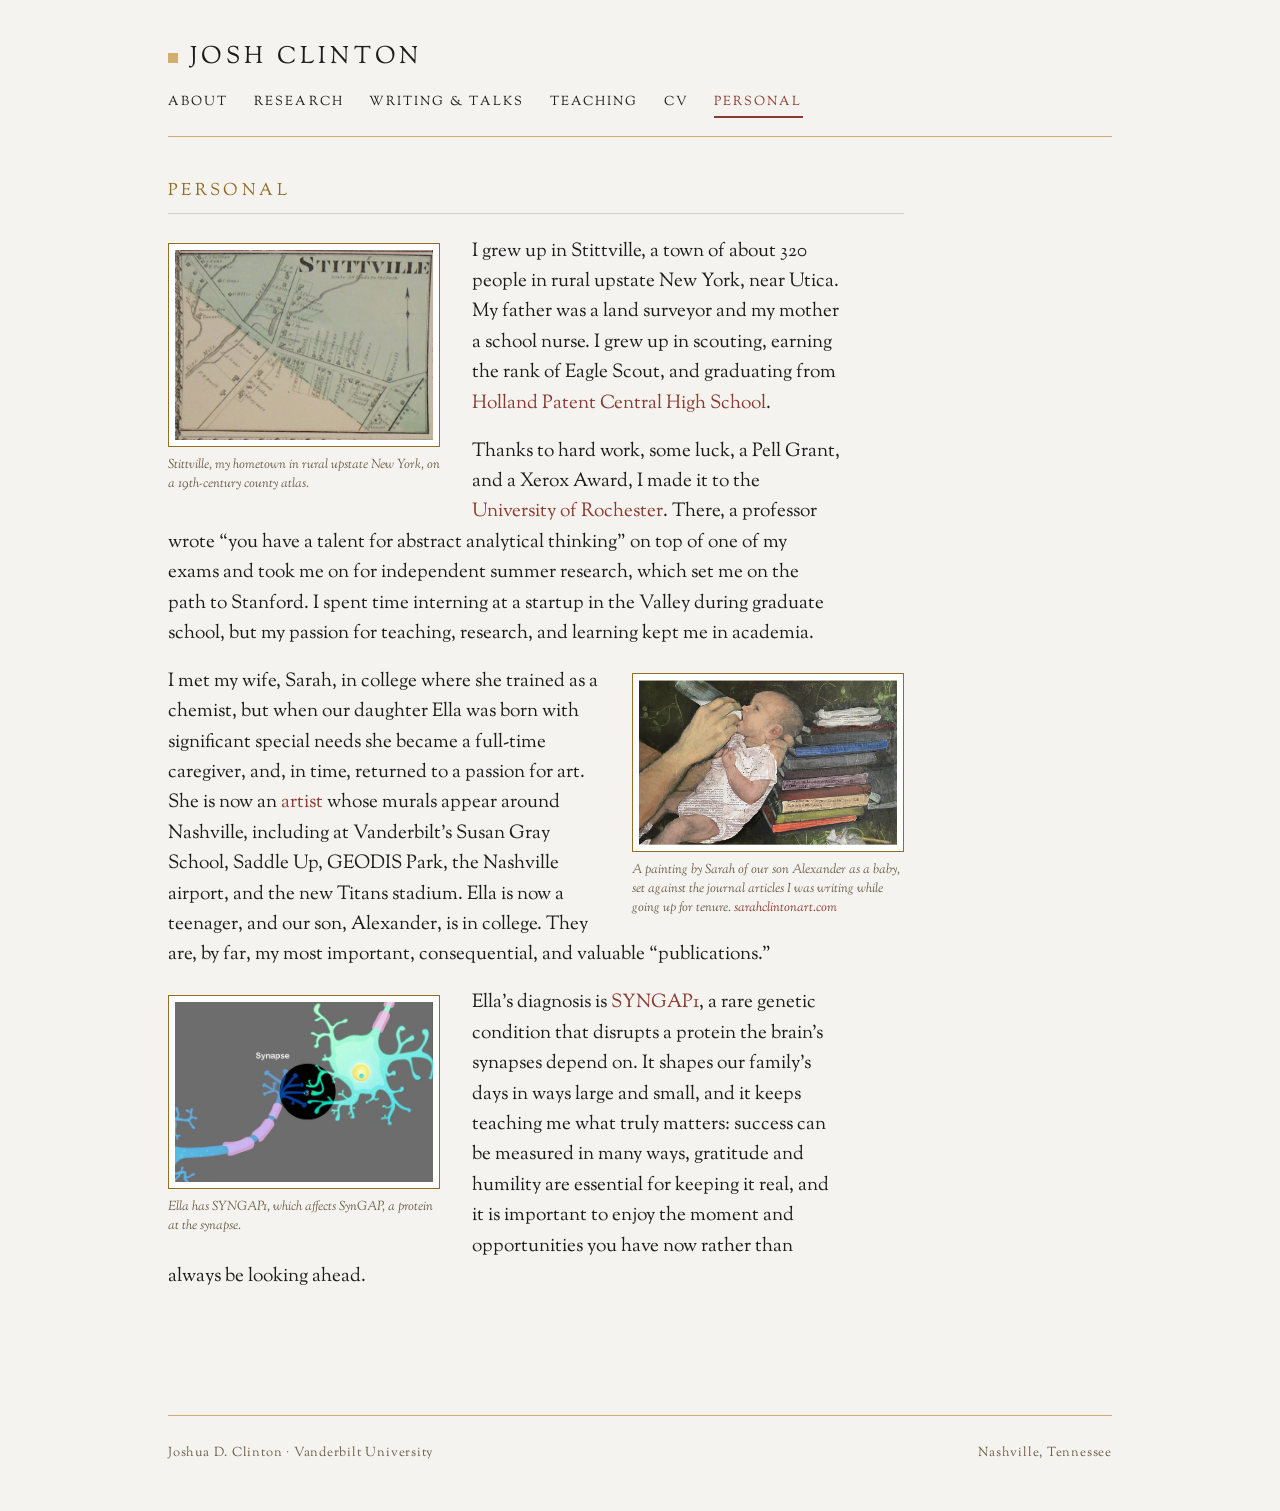
==== personal.html @ 44630809 "Personal: remove the Arcade studio (no longer current) Co-Authored-By: Claude Opus 4.8 (1M context) " ====
<!DOCTYPE html>
<html lang="en">
<head>
<meta charset="utf-8">
<meta name="viewport" content="width=device-width, initial-scale=1">
<title>Personal · Josh Clinton</title>
<link rel="preconnect" href="https://fonts.googleapis.com">
<link rel="preconnect" href="https://fonts.gstatic.com" crossorigin>
<link href="https://fonts.googleapis.com/css2?family=Sorts+Mill+Goudy:ital@0;1&display=swap" rel="stylesheet">
<meta name="description" content="Joshua D. Clinton — a personal note: where I come from, how I got here, and the people who shape me.">
<link rel="icon" href="assets/favicon.svg" type="image/svg+xml">
<meta property="og:type" content="website">
<meta property="og:title" content="Personal · Josh Clinton">
<meta property="og:description" content="Joshua D. Clinton — a personal note: where I come from, how I got here, and the people who shape me.">
<meta property="og:image" content="https://joshclinton.com/assets/clinton-portrait.jpg">
<meta property="og:url" content="https://joshclinton.com/personal.html">
<meta name="twitter:card" content="summary_large_image">
<link rel="stylesheet" href="styles.css">
</head>
<body>
<div class="page">

  <header class="masthead">
    <div class="wordmark">
      <span class="peg"></span>
      <span class="name">Josh Clinton</span>
    </div>
    <nav class="nav">
      <a href="index.html">About</a>
      <a href="research.html">Research</a>
      <a href="writing.html">Writing &amp; Talks</a>
      <a href="teaching.html">Teaching</a>
      <a href="assets/clinton-cv.pdf" target="_blank">CV</a>
      <a href="personal.html" class="active">Personal</a>
    </nav>
  </header>

  <main class="prose-page">
    <h1 class="section-title">Personal</h1>

    <!-- Draft, curated from the informal bio. Person-focused, not a career recap. -->
    <figure class="side-figure left">
      <div class="frame"><img src="assets/stittville-map.jpg"
        alt="A 19th-century map of Stittville, New York"></div>
      <figcaption>Stittville, my hometown in rural upstate New York, on a
      19th-century county atlas.</figcaption>
    </figure>

    <p>I grew up in Stittville, a town of about 320 people in rural upstate New
    York, near Utica. My father was a land surveyor and my mother a school nurse. I grew up
    in scouting, earning the rank of Eagle Scout, and graduating from 
    <a href="https://www.hpschools.org/schools/holland-patent-high-school" target="_blank">Holland Patent Central High School</a>.</p>

    <p>Thanks to hard work, some luck, a Pell Grant, and a Xerox Award, I made it to the
    <a href="https://www.rochester.edu" target="_blank">University of Rochester</a>. There, a
    professor wrote “you have a talent for abstract analytical thinking” on top of one of my
    exams and took me on for independent summer research, which set me on the path to
    Stanford. I spent time interning at a startup in the Valley during graduate school, but
    my passion for teaching, research, and learning kept me in academia.</p>

    <figure class="side-figure right">
      <div class="frame"><img src="assets/sarah-alexander.jpg"
        alt="A painting by Sarah Clinton of Alexander as a baby, set against a stack of academic papers"></div>
      <figcaption>A painting by Sarah of our son Alexander as a baby, set against the
      journal articles I was writing while going up for tenure.
      <a href="https://www.sarahclintonart.com" target="_blank">sarahclintonart.com</a></figcaption>
    </figure>

    <p>I met my wife, Sarah, in college where she trained as a chemist, but when our daughter
    Ella was born with significant special needs she became a full-time caregiver, and, in
    time, returned to a passion for art. She is now an
    <a href="https://www.sarahclintonart.com" target="_blank">artist</a> whose murals
    appear around Nashville, including at Vanderbilt’s Susan Gray School, Saddle Up, GEODIS
    Park, the Nashville airport, and the new Titans stadium. Ella is now a teenager, and our
    son, Alexander, is in college. They are, by
    far, my most important, consequential, and valuable “publications.”</p>

    <figure class="side-figure left clear">
      <div class="frame"><img src="assets/synapse.jpg"
        alt="Illustration of a neuronal synapse"></div>
      <figcaption>Ella has SYNGAP1, which affects SynGAP, a protein at the synapse.</figcaption>
    </figure>

    <p>Ella’s diagnosis is
    <a href="https://curesyngap1.org/what-is-syngap1/" target="_blank">SYNGAP1</a>, a rare
    genetic condition that disrupts a protein the brain’s synapses depend on. It shapes our
    family’s days in ways large and small, and it keeps teaching me what truly matters:
    success can be measured in many ways, gratitude and humility are essential for keeping it
    real, and it is
    important to enjoy the moment and opportunities you have now rather than always be
    looking ahead.</p>
  </main>

  <footer class="foot">
    <span>Joshua D. Clinton · Vanderbilt University</span>
    <span>Nashville, Tennessee</span>
  </footer>

</div>
</body>
</html>
---- styles.css ----
/* =========================================================================
   joshclinton.com — design system mockup
   Aesthetic: Arts & Crafts / American mission, Mackintosh rectilinear restraint.
   Palette: Vanderbilt warm neutrals + gold keyline ornament + oxblood accent.
   Governing principle: structure is the ornament.
   ========================================================================= */

:root {
  /* Ground + ink (Vanderbilt core) */
  --ground:        #F5F3EF;   /* Cream — page ground */
  --ground-panel:  #E7DECB;   /* Sand (slightly deepened) — occasional panels */
  --ink:           #1C1C1C;   /* Vanderbilt Black — body text */
  --ink-soft:      #5E544472;

  /* Structure + ornament */
  --oak:           #946E24;   /* Vanderbilt Oak — structural brown, labels */
  --gold:          #CFAE70;   /* Vanderbilt Gold — keyline ornament only */
  --oxblood:       #8B3A2F;   /* deep accent — links, active states */
  --oxblood-dim:   #6F2C23;

  /* Derived */
  --meta:          #6B5D4A;   /* warm gray for secondary text */
  --rule-ink:      rgba(28, 28, 28, 0.16);
  --rule-gold:     var(--gold);

  /* Type */
  --serif: "Sorts Mill Goudy", Georgia, "Times New Roman", serif;

  /* Rhythm */
  --measure: 42rem;           /* prose measure */
  --gutter: 2.5rem;
  --page-max: 64rem;
}

/* ---- reset-ish ---------------------------------------------------------- */
* { box-sizing: border-box; }
html { -webkit-text-size-adjust: 100%; }
body {
  margin: 0;
  background: var(--ground);
  color: var(--ink);
  font-family: var(--serif);
  font-size: 19px;
  line-height: 1.6;
  font-feature-settings: "kern" 1, "liga" 1;
}
img { max-width: 100%; display: block; }
a { color: var(--oxblood); text-decoration: none; }
a:hover { color: var(--oxblood-dim); text-decoration: underline; text-underline-offset: 3px; }

/* No rounded corners, no shadows, no gradients — anywhere. */

/* ---- layout shell ------------------------------------------------------- */
.page {
  max-width: var(--page-max);
  margin: 0 auto;
  padding: 0 var(--gutter);
}

/* ---- masthead ----------------------------------------------------------- */
.masthead {
  padding: 2.4rem 0 1.1rem;
  border-bottom: 1px solid var(--rule-gold);
}
.wordmark {
  display: flex;
  align-items: baseline;
  gap: 0.75rem;
  font-size: 1.5rem;
  letter-spacing: 0.18em;
  text-transform: uppercase;
  color: var(--ink);
}
.wordmark .peg {            /* the single allowed geometric mark: inlaid square */
  width: 0.62rem;
  height: 0.62rem;
  background: var(--gold);
  flex: none;
  position: relative;
  top: -0.05rem;
}
.wordmark .name { font-weight: 400; }
.wordmark .role {
  font-size: 0.78rem;
  letter-spacing: 0.16em;
  color: var(--meta);
  text-transform: uppercase;
}

/* ---- nav ---------------------------------------------------------------- */
.nav {
  display: flex;
  flex-wrap: wrap;
  gap: 1.6rem;
  padding: 0.9rem 0 0;
}
.nav a {
  font-size: 0.82rem;
  letter-spacing: 0.16em;
  text-transform: uppercase;
  color: var(--ink);
  padding-bottom: 0.25rem;
  border-bottom: 2px solid transparent;
}
.nav a:hover { color: var(--oxblood); text-decoration: none; border-bottom-color: var(--gold); }
.nav a.active { color: var(--oxblood); border-bottom-color: var(--oxblood); }

/* ---- generic section heads --------------------------------------------- */
.section-title {
  font-size: 1.05rem;
  letter-spacing: 0.2em;
  text-transform: uppercase;
  color: var(--oak);
  margin: 0 0 1.4rem;
  padding-bottom: 0.5rem;
  border-bottom: 1px solid var(--rule-ink);
  font-weight: 400;
}

/* ======================================================================== */
/*  ABOUT / LANDING                                                          */
/* ======================================================================== */
.about {
  display: grid;
  grid-template-columns: 16rem 1fr;
  gap: 3rem;
  padding: 3rem 0 1rem;
  align-items: start;
}
.about .portrait {
  border: 1px solid var(--oak);
  padding: 6px;
  background: var(--ground);
}
.about .portrait img { width: 100%; }
.about h1 {
  font-size: 2.5rem;
  line-height: 1.1;
  margin: 0 0 0.4rem;
  font-weight: 400;
}
.about .titles {
  color: var(--oak);
  font-size: 1.02rem;
  line-height: 1.45;
  margin: 0 0 1.6rem;
  padding-bottom: 1.2rem;
  border-bottom: 1px solid var(--rule-gold);
}
.about p { max-width: var(--measure); margin: 0 0 1.1rem; }
.about .quicklinks {
  display: flex;
  flex-direction: column;
  gap: 0.5rem;
  margin-top: 1rem;
}
.about .quicklinks a {
  font-size: 0.76rem;
  letter-spacing: 0.14em;
  text-transform: uppercase;
  border: 1px solid var(--oak);
  padding: 0.5rem 0.7rem;
  color: var(--ink);
  text-align: center;
}
.about .quicklinks a:hover { background: var(--oxblood); color: var(--ground); border-color: var(--oxblood); text-decoration: none; }

/* ======================================================================== */
/*  RESEARCH — the centerpiece                                               */
/* ======================================================================== */
.research { padding: 2.6rem 0; }
.research-intro { color: var(--meta); margin: 0 0 1.2rem; }

/* data & code links (replaces a standalone Data page) */
.data-links {
  display: flex; align-items: baseline; flex-wrap: wrap; gap: 0.7rem;
  margin: 0 0 2rem; font-size: 0.8rem;
}
.data-links .label {
  color: var(--meta); letter-spacing: 0.12em; text-transform: uppercase;
  margin-right: 0.2rem;
}
.data-links a {
  letter-spacing: 0.12em; text-transform: uppercase; white-space: nowrap;
  border: 1px solid var(--oak); padding: 0.4rem 0.8rem; color: var(--ink);
}
.data-links a:hover { background: var(--oxblood); color: var(--ground); border-color: var(--oxblood); text-decoration: none; }
/* on phones, drop the label to its own line so both chips have room to wrap */
@media (max-width: 760px) {
  .data-links .label { flex-basis: 100%; margin-bottom: 0.1rem; }
}

.research-grid {
  display: grid;
  grid-template-columns: 15rem 1fr;
  gap: 3rem;
  align-items: start;
}
/* keep grid/flex children from blowing the layout wider than the screen */
.research-grid > * { min-width: 0; }

/* topic slat menu (desktop: left vertical) */
.topics { position: sticky; top: 1.5rem; }
.topics h2 {
  font-size: 0.78rem; letter-spacing: 0.18em; text-transform: uppercase;
  color: var(--meta); margin: 0 0 0.8rem; font-weight: 400;
}
.topic {
  display: flex; justify-content: space-between; align-items: baseline;
  width: 100%; text-align: left;
  background: none; border: 0; border-left: 3px solid transparent;
  font-family: var(--serif); font-size: 1rem; color: var(--ink);
  padding: 0.42rem 0.7rem; cursor: pointer; letter-spacing: 0.01em;
}
.topic .count { color: var(--meta); font-size: 0.82rem; }
.topic--cat { text-transform: capitalize; }
.topic--working { margin-bottom: 0.6rem; padding-bottom: 0.7rem; border-bottom: 1px solid var(--rule-ink); }
.topic:hover { color: var(--oxblood); border-left-color: var(--gold); }
.topic.active { color: var(--oxblood); border-left-color: var(--oxblood); }
.topic.active .count { color: var(--oxblood); }

/* paper list */
.papers { border-top: 1px solid var(--rule-ink); }
.paper {
  padding: 1.2rem 0;
  border-bottom: 1px solid var(--rule-ink);
}
.paper.is-featured .paper-title::after {
  content: "▪";
  color: var(--gold);
  margin-left: 0.5rem;
  font-size: 0.7em;
  vertical-align: middle;
}
.paper-title {
  font-size: 1.18rem; line-height: 1.3; cursor: pointer;
  display: block; background: none; border: 0; text-align: left;
  font-family: var(--serif); color: var(--ink); padding: 0; width: 100%;
}
.paper-title:hover { color: var(--oxblood); }
.paper-flag {
  display: inline-block; margin-bottom: 0.4rem;
  font-size: 0.64rem; letter-spacing: 0.16em; text-transform: uppercase;
  color: var(--ground); background: var(--oak); padding: 0.16rem 0.55rem;
}
.paper-title--static { cursor: default; }
.paper-title--static:hover { color: var(--ink); }
.paper-award { color: var(--oxblood); font-size: 0.84rem; margin: 0.5rem 0 0; letter-spacing: 0.02em; }
.paper-award::before { content: "\2605"; color: var(--gold); margin-right: 0.4rem; }
.paper-note { color: var(--oak); font-size: 0.84rem; font-style: italic; margin: 0.5rem 0 0; }
.paper-meta { color: var(--meta); font-size: 0.92rem; margin: 0.3rem 0 0; }
.paper-meta .venue { font-style: italic; }
.paper-topics { margin-top: 0.5rem; }
.tag {
  font-size: 0.7rem; letter-spacing: 0.1em; text-transform: uppercase;
  color: var(--oak); border: 1px solid var(--rule-gold);
  padding: 0.12rem 0.5rem; margin-right: 0.4rem;
}
.paper-abstract {
  max-height: 0; overflow: hidden;
  transition: none;                 /* no animation, per brief */
  color: var(--ink);
}
.paper.open .paper-abstract {
  max-height: none;
  margin-top: 0.9rem;
  padding-left: 1rem;
  border-left: 2px solid var(--gold);
  max-width: var(--measure);
}
.paper-actions { margin-top: 0.8rem; display: flex; gap: 1.1rem; flex-wrap: wrap; }
.paper-actions a {
  font-size: 0.74rem; letter-spacing: 0.12em; text-transform: uppercase;
  color: var(--oak);
}
.paper-actions a:hover { color: var(--oxblood); }

.result-count { color: var(--meta); font-size: 0.85rem; margin: 0 0 1rem; letter-spacing: 0.04em; }

/* ======================================================================== */
/*  TEACHING                                                                 */
/* ======================================================================== */
.teaching { padding: 2.6rem 0; max-width: 56rem; }
.teaching-intro { color: var(--meta); margin: 0 0 2rem; }

.course-row {
  display: grid;
  grid-template-columns: 13rem 1fr;
  gap: 1.9rem;
  padding: 1.6rem 0;
  border-bottom: 1px solid var(--rule-ink);
  align-items: start;
}
.course-row:first-of-type { border-top: 1px solid var(--rule-gold); }

/* left-hand visual: framed logo/photo, or a course-number tile */
.course-figure { border: 1px solid var(--oak); background: #fff; padding: 6px; }
.course-figure img { display: block; width: 100%; }
.course-tile {
  border: 1px solid var(--oak); background: var(--ground-panel);
  aspect-ratio: 3 / 2; display: flex; align-items: center; justify-content: center;
}
.course-tile .ct-num {
  color: var(--oak); letter-spacing: 0.14em; font-size: 0.95rem; text-transform: uppercase;
}

.course-cap {
  margin: 0.5rem 0 0; color: var(--meta); font-style: italic;
  font-size: 0.78rem; line-height: 1.45;
}
.course-cap a { font-style: normal; letter-spacing: 0.06em; text-transform: uppercase;
  font-size: 0.72rem; white-space: nowrap; }

.course-term {
  color: var(--oak); font-size: 0.78rem; letter-spacing: 0.14em;
  text-transform: uppercase; margin: 0 0 0.3rem;
}
.course-name { font-size: 1.22rem; font-weight: 400; margin: 0; line-height: 1.3; }
.course-meta { color: var(--meta); font-size: 0.9rem; margin: 0.35rem 0 0; }
.course-num { color: var(--ink); letter-spacing: 0.04em; }
.course-badge {
  display: inline-block; margin-left: 0.6rem;
  font-size: 0.66rem; letter-spacing: 0.14em; text-transform: uppercase;
  color: var(--ground); background: var(--oxblood); padding: 0.16rem 0.5rem;
  vertical-align: 0.12em;
}
.course-note {
  margin: 0.5rem 0 0; max-width: var(--measure);
  font-style: italic; color: var(--oak); font-size: 0.92rem;
}
.course-note a { font-style: normal; font-size: 0.78rem; letter-spacing: 0.06em;
  text-transform: uppercase; white-space: nowrap; }
.course-desc { margin: 0.6rem 0 0; max-width: var(--measure); color: var(--ink); }

@media (max-width: 760px) {
  .course-row { grid-template-columns: 1fr; gap: 0.9rem; }
  .course-media { max-width: 13rem; }
}

/* ======================================================================== */
/*  WRITING & TALKS                                                          */
/* ======================================================================== */
.writing { padding: 2.6rem 0; max-width: 52rem; }
.wt-group { margin-bottom: 2.6rem; }
.wt-group-title {
  font-size: 0.82rem; letter-spacing: 0.18em; text-transform: uppercase;
  color: var(--oak); font-weight: 400; margin: 0 0 1rem;
  padding-bottom: 0.45rem; border-bottom: 1px solid var(--rule-gold);
}
.wt-item { padding: 0.9rem 0; border-bottom: 1px solid var(--rule-ink); }
.wt-title { font-size: 1.14rem; line-height: 1.3; }
.wt-meta { color: var(--meta); font-size: 0.86rem; margin: 0.25rem 0 0;
  letter-spacing: 0.04em; text-transform: uppercase; }
.wt-blurb { margin: 0.45rem 0 0; max-width: var(--measure); }

/* ---- visual card grid --------------------------------------------------- */
.wt-cards {
  display: grid;
  grid-template-columns: repeat(auto-fill, minmax(15rem, 1fr));
  gap: 1.6rem;
}
.wt-card {
  border: 1px solid var(--oak);
  background: var(--ground);
  display: flex; flex-direction: column;
  text-align: left;
}
a.wt-card { color: var(--ink); text-decoration: none; }
a.wt-card:hover { text-decoration: none; }
.wt-card .thumb {
  position: relative;
  aspect-ratio: 16 / 9;
  overflow: hidden;
  border-bottom: 1px solid var(--rule-gold);
  background: var(--ground-panel);
  cursor: pointer;
}
.wt-card .thumb img { width: 100%; height: 100%; object-fit: cover; display: block; }
.wt-card .thumb.contain { background: var(--ground-panel); }
.wt-card .thumb.contain img { object-fit: contain; }
.wt-card .thumb iframe { width: 100%; height: 100%; border: 0; display: block; }

/* geometric play mark for video cards */
.wt-card .play { position: absolute; inset: 0; display: flex; align-items: center; justify-content: center; }
.wt-card .play span {
  width: 3.2rem; height: 3.2rem;
  background: rgba(28,28,28,0.62);
  display: flex; align-items: center; justify-content: center;
}
.wt-card .play span::before {
  content: ""; display: block;
  border-style: solid;
  border-width: 0.6rem 0 0.6rem 1rem;
  border-color: transparent transparent transparent var(--ground);
  margin-left: 0.2rem;
}
.wt-card:hover .play span { background: var(--oxblood); }

/* typographic tile when there is no image */
.wt-card .thumb.tile { display: flex; align-items: center; justify-content: center; }
.wt-card .thumb.tile .tile-outlet {
  font-size: 1.4rem; letter-spacing: 0.16em; text-transform: uppercase;
  color: var(--oak);
}

.wt-card .body { padding: 0.8rem 0.95rem 1rem; flex: 1; }
.wt-card .ct { font-size: 1.04rem; line-height: 1.28; display: block; }
a.wt-card:hover .ct { color: var(--oxblood); }
.wt-card .cm {
  color: var(--meta); font-size: 0.74rem; margin: 0.4rem 0 0;
  letter-spacing: 0.1em; text-transform: uppercase;
}
.wt-card .cb { margin: 0.55rem 0 0; font-size: 0.92rem; color: var(--ink); }

.wt-note { color: var(--meta); font-style: italic; max-width: var(--measure);
  margin: -0.4rem 0 1.3rem; font-size: 0.92rem; }
.wt-more { margin-top: 1.2rem; }
.wt-more a { font-size: 0.8rem; letter-spacing: 0.12em; text-transform: uppercase; }

/* ======================================================================== */
/*  PERSONAL (section on the About page)                                     */
/* ======================================================================== */
/* standalone prose page (Personal, and future text pages) */
.prose-page { padding: 2.6rem 0; max-width: 46rem; }
.prose-page p { max-width: var(--measure); margin: 0 0 1.1rem; }

.art-figure { margin: 2.2rem 0; max-width: 40rem; }
.art-figure .frame { border: 1px solid var(--oak); padding: 6px; background: var(--ground); }
.art-figure img { display: block; width: 100%; }
.art-figure figcaption {
  color: var(--meta); font-style: italic; font-size: 0.88rem;
  margin-top: 0.6rem; max-width: var(--measure); line-height: 1.5;
}

/* offset figures that alternate left/right with text wrapping around them */
.prose-page::after { content: ""; display: block; clear: both; }
.side-figure { max-width: 17rem; }
.side-figure.left  { float: left;  margin: 0.4rem 2rem 1.1rem 0; }
.side-figure.right { float: right; margin: 0.4rem 0 1.1rem 2rem; }
.side-figure.clear { clear: both; }
.side-figure .frame { border: 1px solid var(--oak); padding: 6px; background: #fff; }
.side-figure img { display: block; width: 100%; }
.side-figure figcaption {
  color: var(--meta); font-style: italic; font-size: 0.82rem;
  margin-top: 0.5rem; line-height: 1.45;
}
.side-figure.placeholder .frame {
  background: var(--ground-panel); aspect-ratio: 4 / 3;
  display: flex; align-items: center; justify-content: center; padding: 1rem;
}
.side-figure.placeholder .ph {
  color: var(--oak); text-align: center; font-size: 0.82rem;
  letter-spacing: 0.08em; text-transform: uppercase; line-height: 1.6;
}
@media (max-width: 760px) {
  .side-figure.left, .side-figure.right { float: none; max-width: 100%; margin: 1.3rem 0; }
}

.personal {
  margin-top: 3rem; padding-top: 2.2rem;
  border-top: 1px solid var(--rule-gold);
}
.personal h2 {
  font-size: 1.05rem; letter-spacing: 0.2em; text-transform: uppercase;
  color: var(--oak); font-weight: 400; margin: 0 0 1.3rem;
}
.personal p { max-width: var(--measure); margin: 0 0 1.1rem; }

/* ---- footer ------------------------------------------------------------- */
.foot {
  margin-top: 4rem; padding: 1.6rem 0 3rem;
  border-top: 1px solid var(--rule-gold);
  color: var(--meta); font-size: 0.82rem; letter-spacing: 0.06em;
  display: flex; justify-content: space-between; flex-wrap: wrap; gap: 1rem;
}

/* a quiet banner marking these as design mockups */
.mock-note {
  background: var(--ground-panel);
  border: 1px solid var(--oak);
  color: var(--ink);
  font-size: 0.8rem; letter-spacing: 0.04em;
  padding: 0.55rem 0.9rem; margin: 1.2rem 0 0;
}

/* ======================================================================== */
/*  RESPONSIVE — one source of truth, layout branches by width               */
/* ======================================================================== */
@media (max-width: 760px) {
  :root { --gutter: 1.25rem; }
  html, body { overflow-x: hidden; }   /* contain stray horizontal overflow on phones */
  body { font-size: 18px; }

  .about { grid-template-columns: 1fr; gap: 1.6rem; padding-top: 1.8rem; }
  .about .portrait { max-width: 14rem; }
  .about h1 { font-size: 2rem; }

  /* Research: topics become a horizontal scroll row above the list */
  .research-grid { grid-template-columns: 1fr; gap: 1.4rem; }
  .topics { position: static; }
  .topics .topic-list {
    display: flex; gap: 0.4rem; overflow-x: auto; padding-bottom: 0.5rem;
    border-bottom: 1px solid var(--rule-ink);
  }
  .topic {
    flex: none; border-left: 0; border-bottom: 3px solid transparent;
    padding: 0.4rem 0.6rem; white-space: nowrap;
  }
  .topic:hover, .topic.active { border-left: 0; }
  .topic.active { border-bottom-color: var(--oxblood); }
  .topic:hover { border-bottom-color: var(--gold); }

  .nav { gap: 1rem; }
  .wordmark { flex-wrap: wrap; gap: 0.5rem; }
}
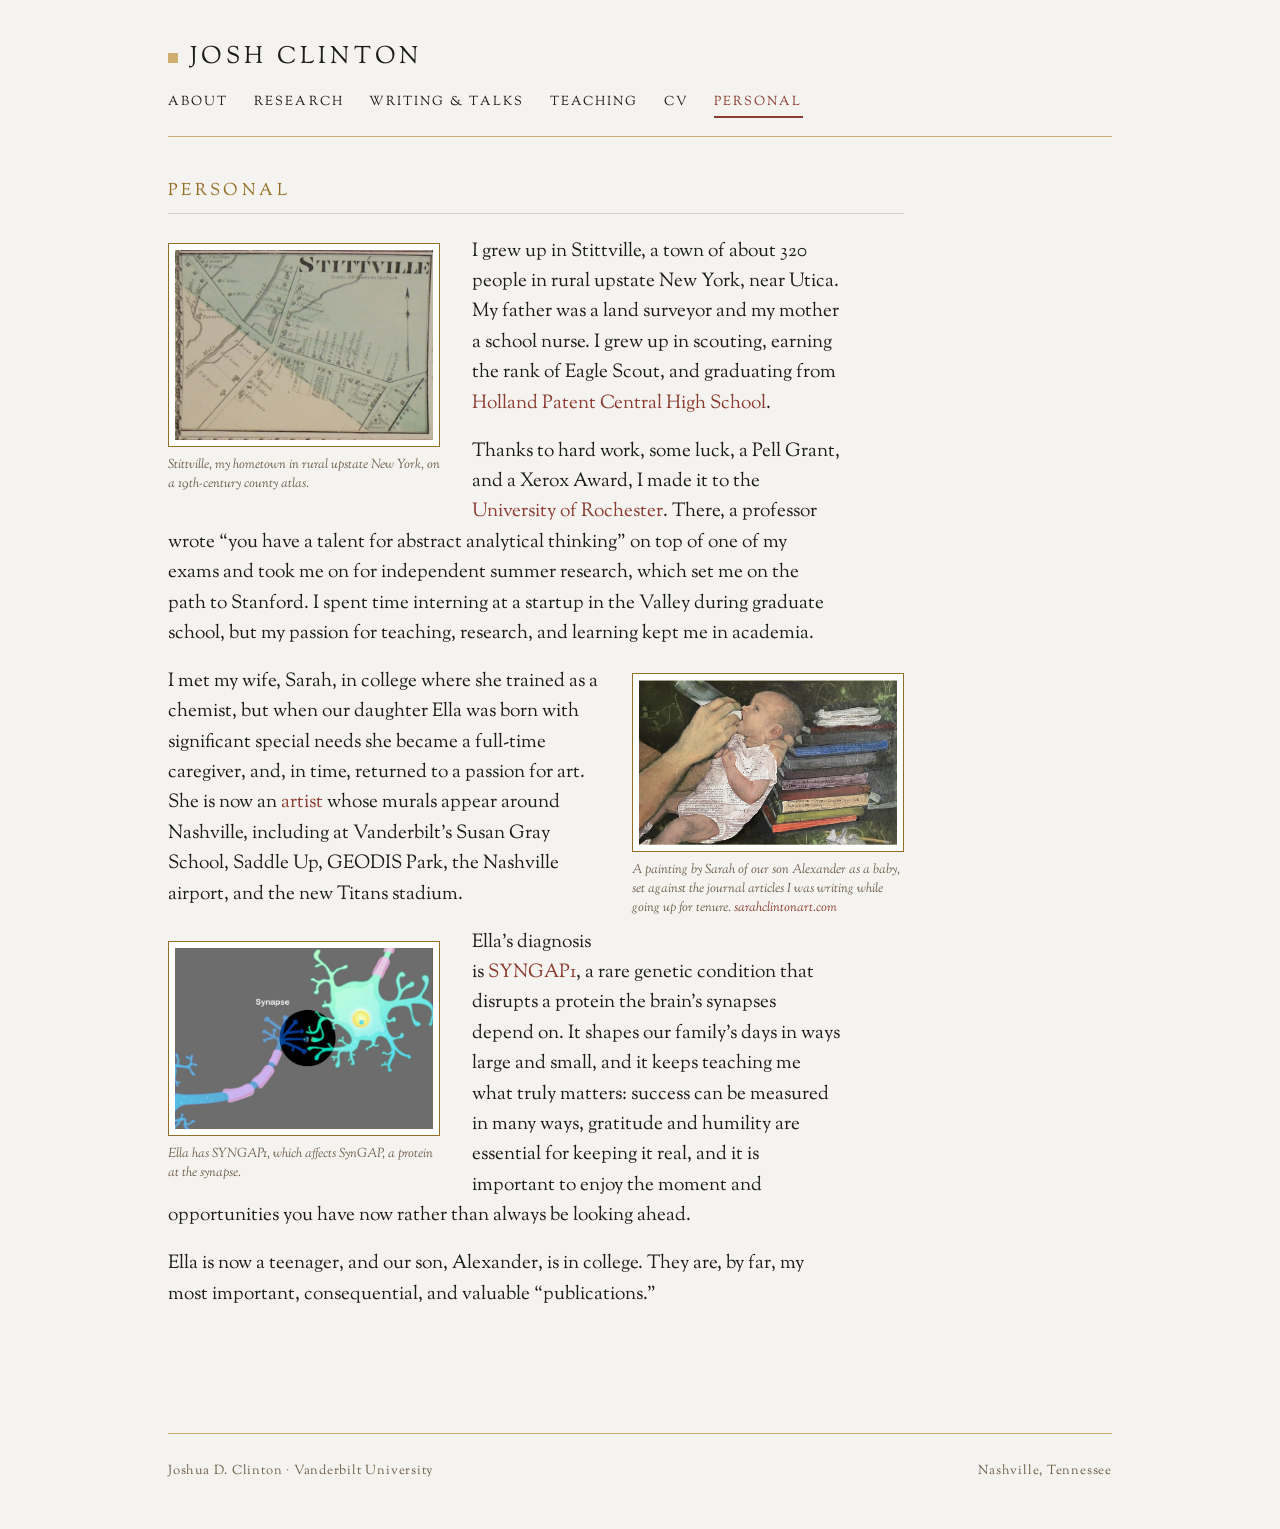
==== commit 394ea61f: "Personal: reorganize closing paragraphs (Sarah, then Ella+lesson, then kids close) Co-Authored-By: C" ====
--- a/personal.html
+++ b/personal.html
@@ -71,9 +71,7 @@
     time, returned to a passion for art. She is now an
     <a href="https://www.sarahclintonart.com" target="_blank">artist</a> whose murals
     appear around Nashville, including at Vanderbilt’s Susan Gray School, Saddle Up, GEODIS
-    Park, the Nashville airport, and the new Titans stadium. Ella is now a teenager, and our
-    son, Alexander, is in college. They are, by
-    far, my most important, consequential, and valuable “publications.”</p>
+    Park, the Nashville airport, and the new Titans stadium.</p>
 
     <figure class="side-figure left clear">
       <div class="frame"><img src="assets/synapse.jpg"
@@ -89,6 +87,9 @@
     real, and it is
     important to enjoy the moment and opportunities you have now rather than always be
     looking ahead.</p>
+
+    <p>Ella is now a teenager, and our son, Alexander, is in college. They are, by far, my
+    most important, consequential, and valuable “publications.”</p>
   </main>
 
   <footer class="foot">
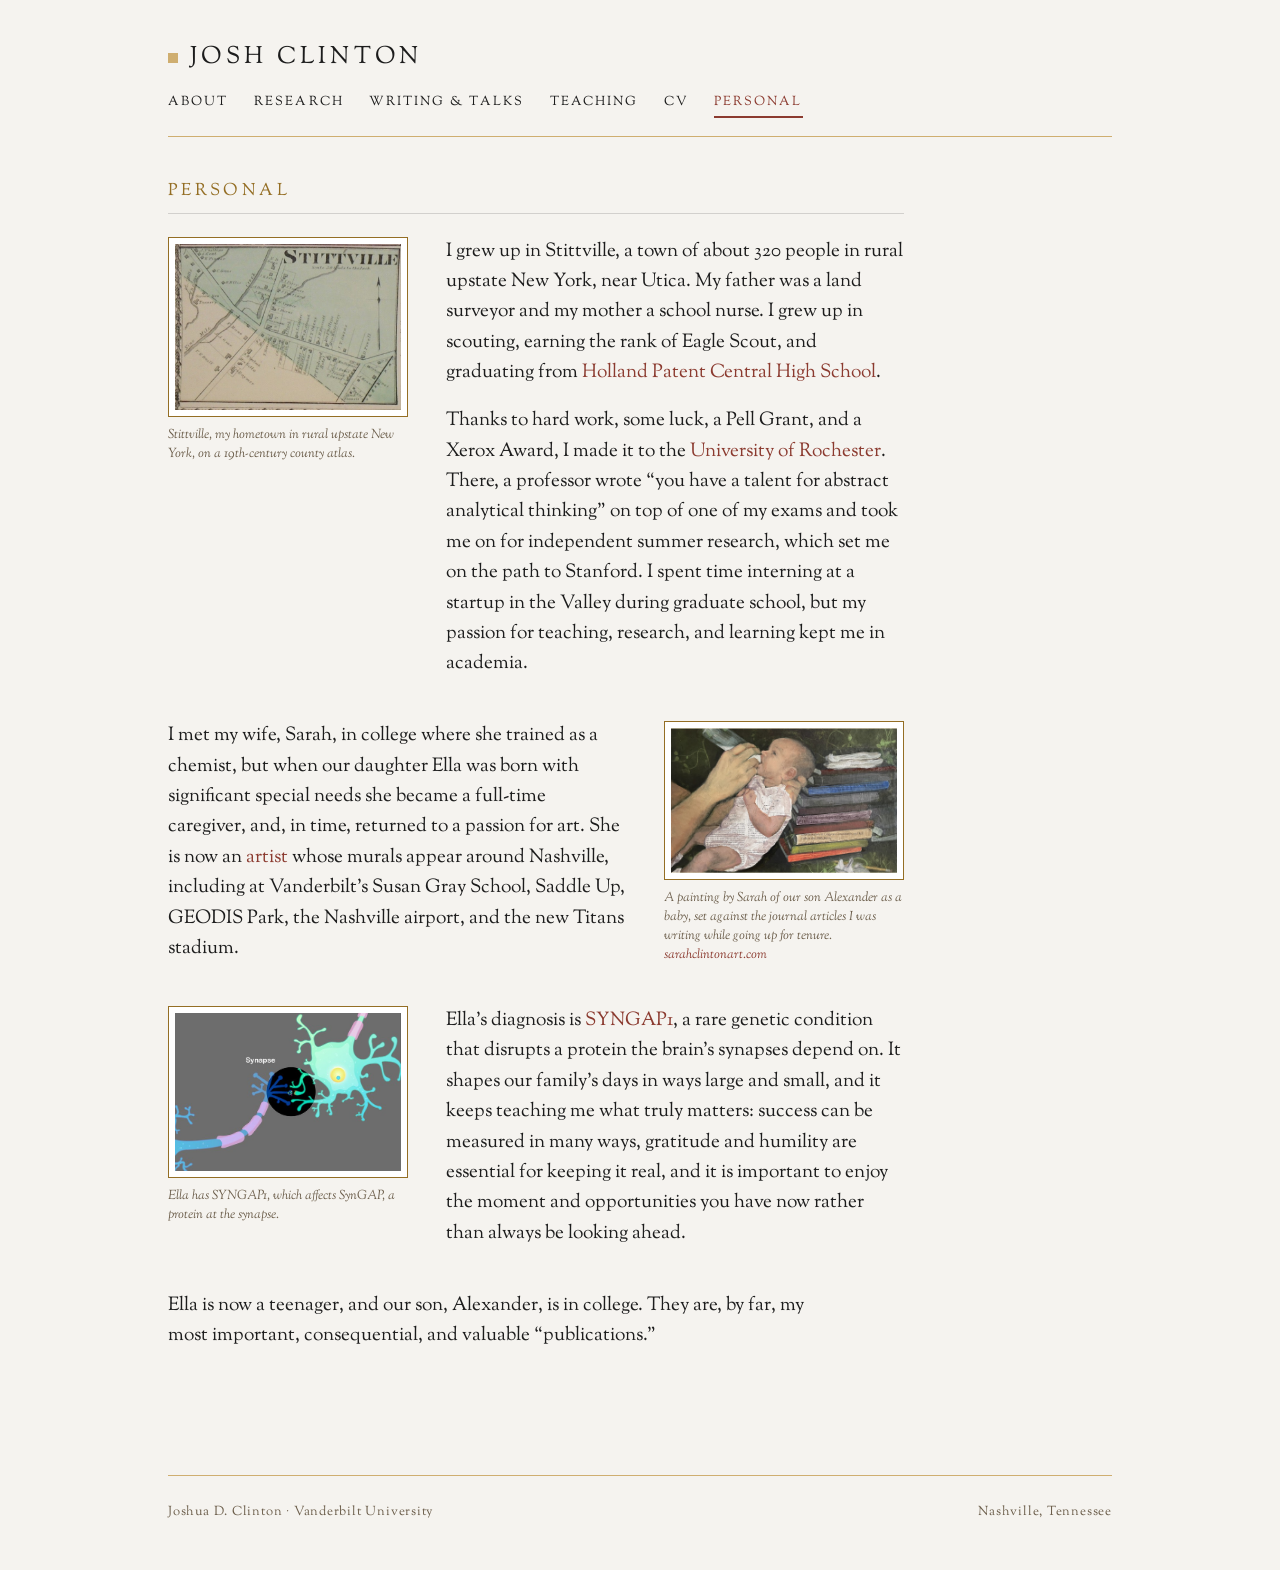
==== commit 7935304e: "Personal: switch image/text from floats to aligned two-column rows Eliminates text wrapping under im" ====
--- a/personal.html
+++ b/personal.html
@@ -38,58 +38,66 @@
   <main class="prose-page">
     <h1 class="section-title">Personal</h1>
 
-    <!-- Draft, curated from the informal bio. Person-focused, not a career recap. -->
-    <figure class="side-figure left">
-      <div class="frame"><img src="assets/stittville-map.jpg"
-        alt="A 19th-century map of Stittville, New York"></div>
-      <figcaption>Stittville, my hometown in rural upstate New York, on a
-      19th-century county atlas.</figcaption>
-    </figure>
+    <!-- Person-focused. Image + text in aligned columns, alternating sides. -->
+    <div class="life-row">
+      <figure class="life-img">
+        <div class="frame"><img src="assets/stittville-map.jpg"
+          alt="A 19th-century map of Stittville, New York"></div>
+        <figcaption>Stittville, my hometown in rural upstate New York, on a
+        19th-century county atlas.</figcaption>
+      </figure>
+      <div class="life-text">
+        <p>I grew up in Stittville, a town of about 320 people in rural upstate New York,
+        near Utica. My father was a land surveyor and my mother a school nurse. I grew up in
+        scouting, earning the rank of Eagle Scout, and graduating from
+        <a href="https://www.hpschools.org/schools/holland-patent-high-school" target="_blank">Holland Patent Central High School</a>.</p>
 
-    <p>I grew up in Stittville, a town of about 320 people in rural upstate New
-    York, near Utica. My father was a land surveyor and my mother a school nurse. I grew up
-    in scouting, earning the rank of Eagle Scout, and graduating from 
-    <a href="https://www.hpschools.org/schools/holland-patent-high-school" target="_blank">Holland Patent Central High School</a>.</p>
+        <p>Thanks to hard work, some luck, a Pell Grant, and a Xerox Award, I made it to the
+        <a href="https://www.rochester.edu" target="_blank">University of Rochester</a>. There,
+        a professor wrote “you have a talent for abstract analytical thinking” on top of one of
+        my exams and took me on for independent summer research, which set me on the path to
+        Stanford. I spent time interning at a startup in the Valley during graduate school,
+        but my passion for teaching, research, and learning kept me in academia.</p>
+      </div>
+    </div>
 
-    <p>Thanks to hard work, some luck, a Pell Grant, and a Xerox Award, I made it to the
-    <a href="https://www.rochester.edu" target="_blank">University of Rochester</a>. There, a
-    professor wrote “you have a talent for abstract analytical thinking” on top of one of my
-    exams and took me on for independent summer research, which set me on the path to
-    Stanford. I spent time interning at a startup in the Valley during graduate school, but
-    my passion for teaching, research, and learning kept me in academia.</p>
+    <div class="life-row reverse">
+      <figure class="life-img">
+        <div class="frame"><img src="assets/sarah-alexander.jpg"
+          alt="A painting by Sarah Clinton of Alexander as a baby, set against a stack of academic papers"></div>
+        <figcaption>A painting by Sarah of our son Alexander as a baby, set against the
+        journal articles I was writing while going up for tenure.
+        <a href="https://www.sarahclintonart.com" target="_blank">sarahclintonart.com</a></figcaption>
+      </figure>
+      <div class="life-text">
+        <p>I met my wife, Sarah, in college where she trained as a chemist, but when our
+        daughter Ella was born with significant special needs she became a full-time
+        caregiver, and, in time, returned to a passion for art. She is now an
+        <a href="https://www.sarahclintonart.com" target="_blank">artist</a> whose murals
+        appear around Nashville, including at Vanderbilt’s Susan Gray School, Saddle Up,
+        GEODIS Park, the Nashville airport, and the new Titans stadium.</p>
+      </div>
+    </div>
 
-    <figure class="side-figure right">
-      <div class="frame"><img src="assets/sarah-alexander.jpg"
-        alt="A painting by Sarah Clinton of Alexander as a baby, set against a stack of academic papers"></div>
-      <figcaption>A painting by Sarah of our son Alexander as a baby, set against the
-      journal articles I was writing while going up for tenure.
-      <a href="https://www.sarahclintonart.com" target="_blank">sarahclintonart.com</a></figcaption>
-    </figure>
+    <div class="life-row">
+      <figure class="life-img">
+        <div class="frame"><img src="assets/synapse.jpg"
+          alt="Illustration of a neuronal synapse"></div>
+        <figcaption>Ella has SYNGAP1, which affects SynGAP, a protein at the synapse.</figcaption>
+      </figure>
+      <div class="life-text">
+        <p>Ella’s diagnosis is
+        <a href="https://curesyngap1.org/what-is-syngap1/" target="_blank">SYNGAP1</a>, a rare
+        genetic condition that disrupts a protein the brain’s synapses depend on. It shapes
+        our family’s days in ways large and small, and it keeps teaching me what truly
+        matters: success can be measured in many ways, gratitude and humility are essential
+        for keeping it real, and it is important to enjoy the moment and opportunities you
+        have now rather than always be looking ahead.</p>
+      </div>
+    </div>
 
-    <p>I met my wife, Sarah, in college where she trained as a chemist, but when our daughter
-    Ella was born with significant special needs she became a full-time caregiver, and, in
-    time, returned to a passion for art. She is now an
-    <a href="https://www.sarahclintonart.com" target="_blank">artist</a> whose murals
-    appear around Nashville, including at Vanderbilt’s Susan Gray School, Saddle Up, GEODIS
-    Park, the Nashville airport, and the new Titans stadium.</p>
-
-    <figure class="side-figure left clear">
-      <div class="frame"><img src="assets/synapse.jpg"
-        alt="Illustration of a neuronal synapse"></div>
-      <figcaption>Ella has SYNGAP1, which affects SynGAP, a protein at the synapse.</figcaption>
-    </figure>
-
-    <p>Ella’s diagnosis is
-    <a href="https://curesyngap1.org/what-is-syngap1/" target="_blank">SYNGAP1</a>, a rare
-    genetic condition that disrupts a protein the brain’s synapses depend on. It shapes our
-    family’s days in ways large and small, and it keeps teaching me what truly matters:
-    success can be measured in many ways, gratitude and humility are essential for keeping it
-    real, and it is
-    important to enjoy the moment and opportunities you have now rather than always be
-    looking ahead.</p>
-
-    <p>Ella is now a teenager, and our son, Alexander, is in college. They are, by far, my
-    most important, consequential, and valuable “publications.”</p>
+    <p class="life-close">Ella is now a teenager, and our son, Alexander, is in college. They
+    are, by far, my most important, consequential, and valuable “publications.”</p>
   </main>
 
   <footer class="foot">
--- a/styles.css
+++ b/styles.css
@@ -423,6 +423,34 @@
 /* standalone prose page (Personal, and future text pages) */
 .prose-page { padding: 2.6rem 0; max-width: 46rem; }
 .prose-page p { max-width: var(--measure); margin: 0 0 1.1rem; }
+
+/* image + text in aligned columns, alternating sides (no text wrapping under images) */
+.life-row {
+  display: grid;
+  grid-template-columns: 15rem 1fr;
+  gap: 2.4rem;
+  align-items: start;
+  margin: 0 0 2.6rem;
+}
+.life-row.reverse { grid-template-columns: 1fr 15rem; }
+.life-row.reverse .life-img  { grid-column: 2; grid-row: 1; }
+.life-row.reverse .life-text { grid-column: 1; grid-row: 1; }
+.life-img { margin: 0; }
+.life-img .frame { border: 1px solid var(--oak); padding: 6px; background: #fff; }
+.life-img img { display: block; width: 100%; }
+.life-img figcaption {
+  color: var(--meta); font-style: italic; font-size: 0.82rem;
+  margin-top: 0.5rem; line-height: 1.45;
+}
+.life-text p { margin: 0 0 1.1rem; }
+.life-text p:last-child { margin-bottom: 0; }
+.life-close { max-width: var(--measure); margin: 0; }
+
+@media (max-width: 760px) {
+  .life-row, .life-row.reverse { grid-template-columns: 1fr; gap: 1.2rem; }
+  .life-row.reverse .life-img, .life-row.reverse .life-text { grid-column: auto; grid-row: auto; }
+  .life-img { max-width: 15rem; }
+}
 
 .art-figure { margin: 2.2rem 0; max-width: 40rem; }
 .art-figure .frame { border: 1px solid var(--oak); padding: 6px; background: var(--ground); }
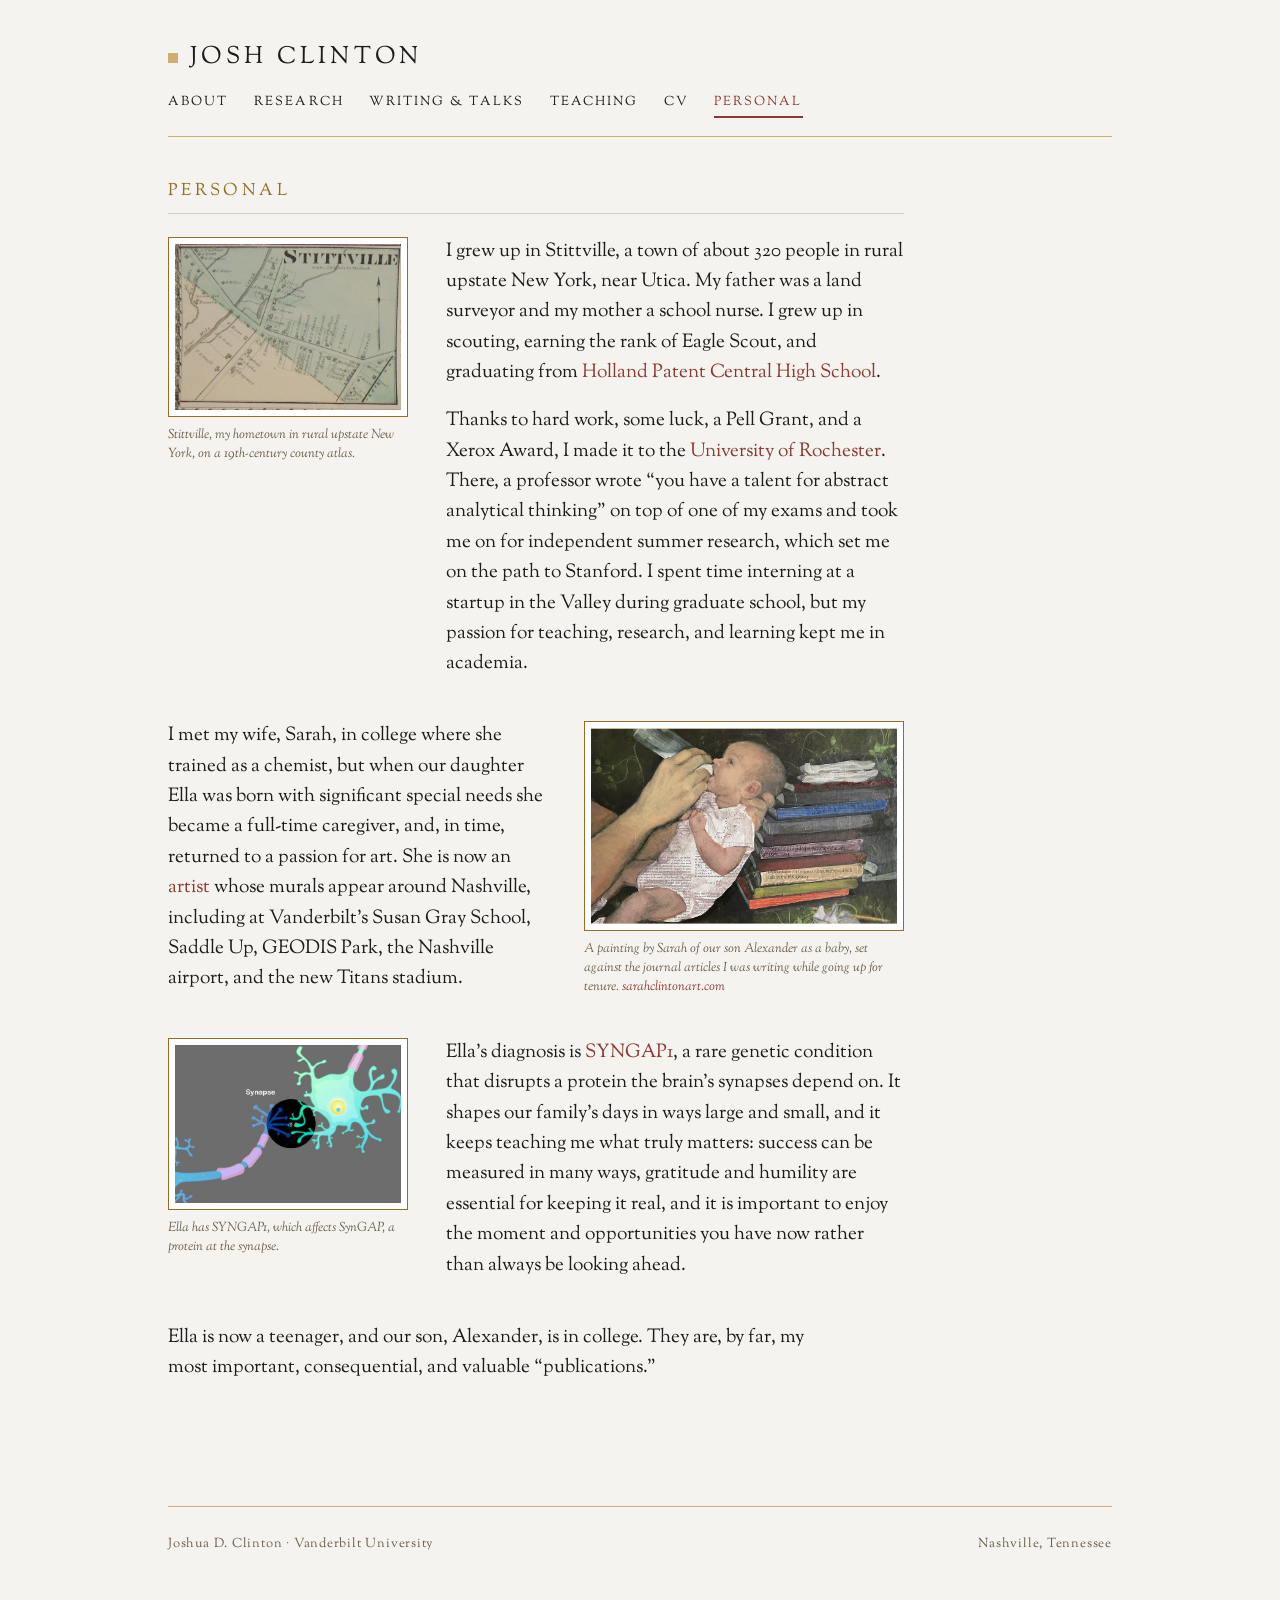
==== commit 733f8244: "Personal: enlarge the painting (baby Alexander) image Co-Authored-By: Claude Opus 4.8 (1M context) <" ====
--- a/personal.html
+++ b/personal.html
@@ -61,7 +61,7 @@
       </div>
     </div>
 
-    <div class="life-row reverse">
+    <div class="life-row reverse big-img">
       <figure class="life-img">
         <div class="frame"><img src="assets/sarah-alexander.jpg"
           alt="A painting by Sarah Clinton of Alexander as a baby, set against a stack of academic papers"></div>
--- a/styles.css
+++ b/styles.css
@@ -433,6 +433,8 @@
   margin: 0 0 2.6rem;
 }
 .life-row.reverse { grid-template-columns: 1fr 15rem; }
+.life-row.big-img { grid-template-columns: 20rem 1fr; }
+.life-row.big-img.reverse { grid-template-columns: 1fr 20rem; }
 .life-row.reverse .life-img  { grid-column: 2; grid-row: 1; }
 .life-row.reverse .life-text { grid-column: 1; grid-row: 1; }
 .life-img { margin: 0; }
@@ -447,7 +449,7 @@
 .life-close { max-width: var(--measure); margin: 0; }
 
 @media (max-width: 760px) {
-  .life-row, .life-row.reverse { grid-template-columns: 1fr; gap: 1.2rem; }
+  .life-row, .life-row.reverse, .life-row.big-img, .life-row.big-img.reverse { grid-template-columns: 1fr; gap: 1.2rem; }
   .life-row.reverse .life-img, .life-row.reverse .life-text { grid-column: auto; grid-row: auto; }
   .life-img { max-width: 15rem; }
 }
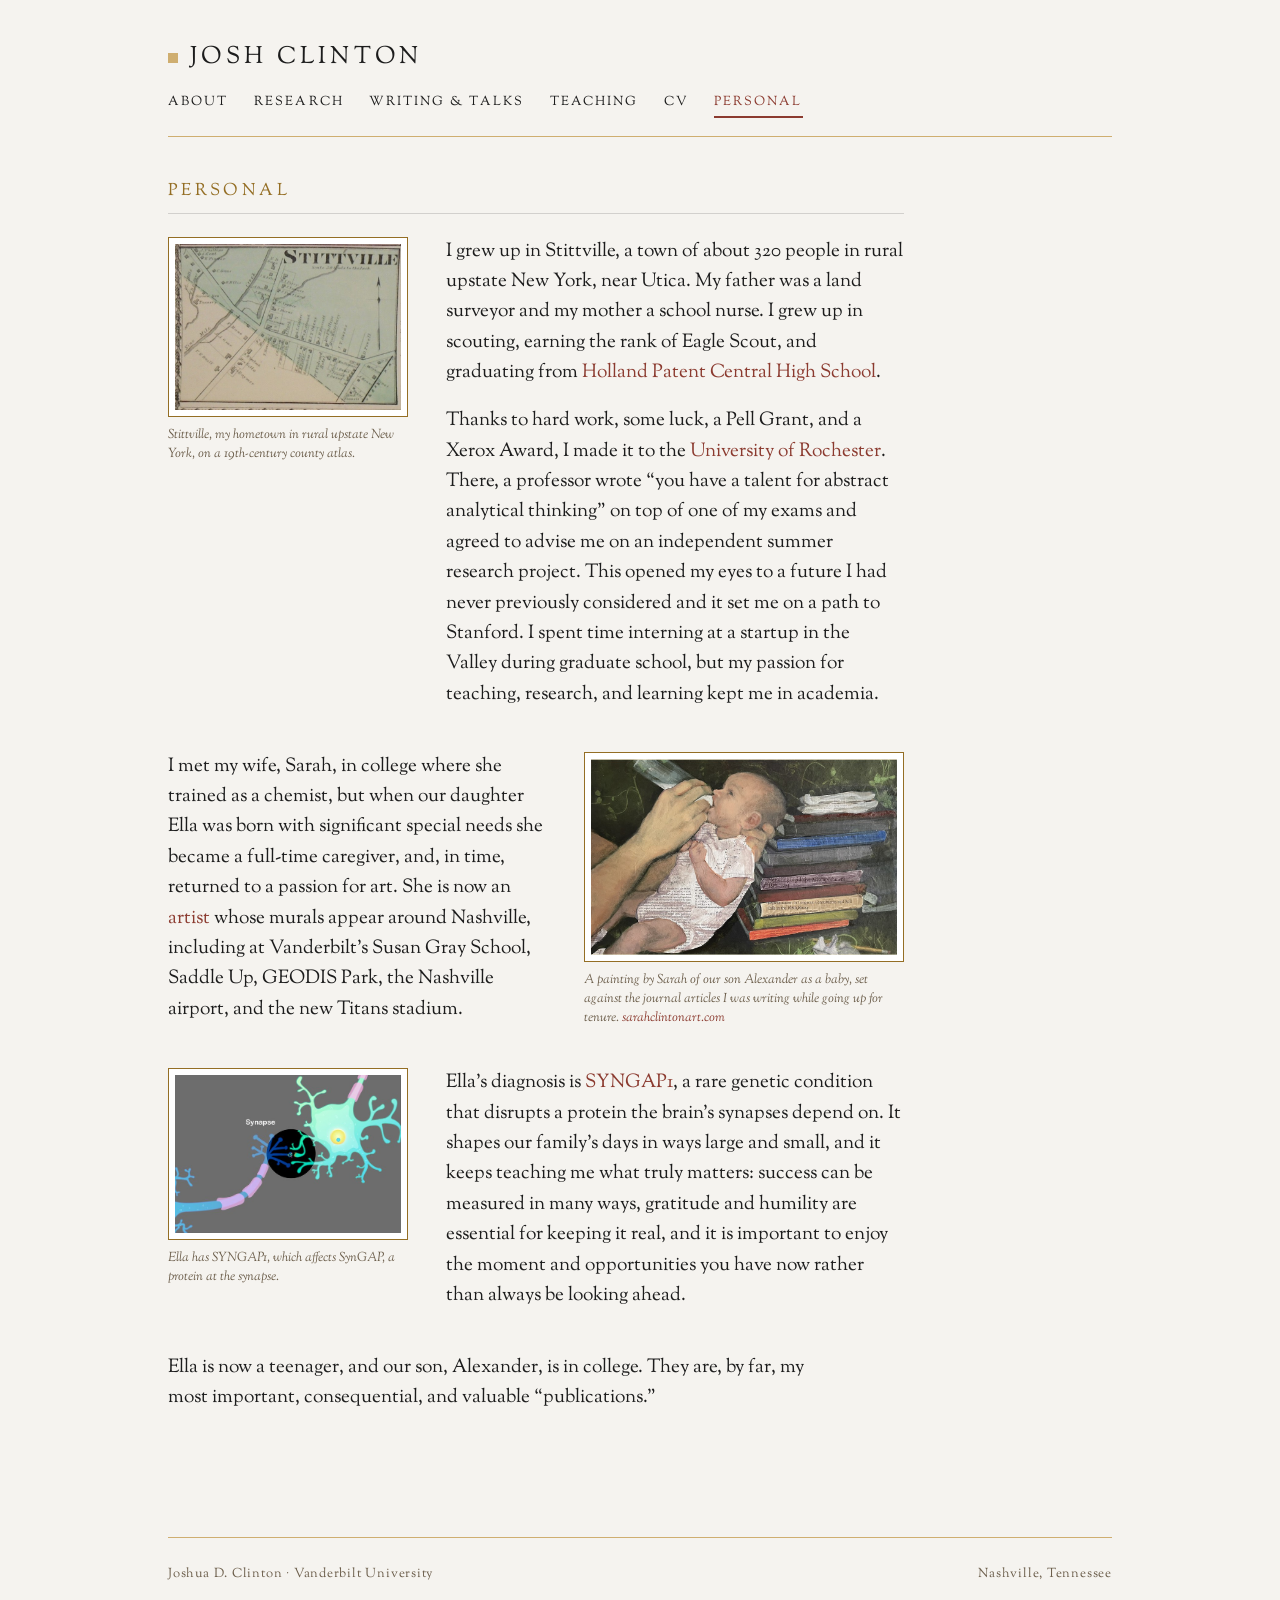
==== commit a42634c3: "Personal: revise Rochester sentence Co-Authored-By: Claude Fable 5.2 <noreply@anthropic.com>" ====
--- a/personal.html
+++ b/personal.html
@@ -55,8 +55,9 @@
         <p>Thanks to hard work, some luck, a Pell Grant, and a Xerox Award, I made it to the
         <a href="https://www.rochester.edu" target="_blank">University of Rochester</a>. There,
         a professor wrote “you have a talent for abstract analytical thinking” on top of one of
-        my exams and took me on for independent summer research, which set me on the path to
-        Stanford. I spent time interning at a startup in the Valley during graduate school,
+        my exams and agreed to advise me on an independent summer research project. This
+        opened my eyes to a future I had never previously considered and it set me on a path
+        to Stanford. I spent time interning at a startup in the Valley during graduate school,
         but my passion for teaching, research, and learning kept me in academia.</p>
       </div>
     </div>
--- a/styles.css
+++ b/styles.css
@@ -529,13 +529,15 @@
   .research-grid { grid-template-columns: 1fr; gap: 1.4rem; }
   .topics { position: static; }
   .topics .topic-list {
-    display: flex; gap: 0.4rem; overflow-x: auto; padding-bottom: 0.5rem;
+    display: flex; flex-wrap: wrap; gap: 0.3rem 1.1rem; padding-bottom: 0.6rem;
     border-bottom: 1px solid var(--rule-ink);
   }
   .topic {
-    flex: none; border-left: 0; border-bottom: 3px solid transparent;
-    padding: 0.4rem 0.6rem; white-space: nowrap;
+    flex: none; width: auto; gap: 0.45rem; margin: 0;
+    border-left: 0; border-bottom: 2px solid transparent;
+    padding: 0.3rem 0; white-space: nowrap;
   }
+  .topic--working { border-bottom: 2px solid transparent; }  /* drop the desktop separator on phones */
   .topic:hover, .topic.active { border-left: 0; }
   .topic.active { border-bottom-color: var(--oxblood); }
   .topic:hover { border-bottom-color: var(--gold); }
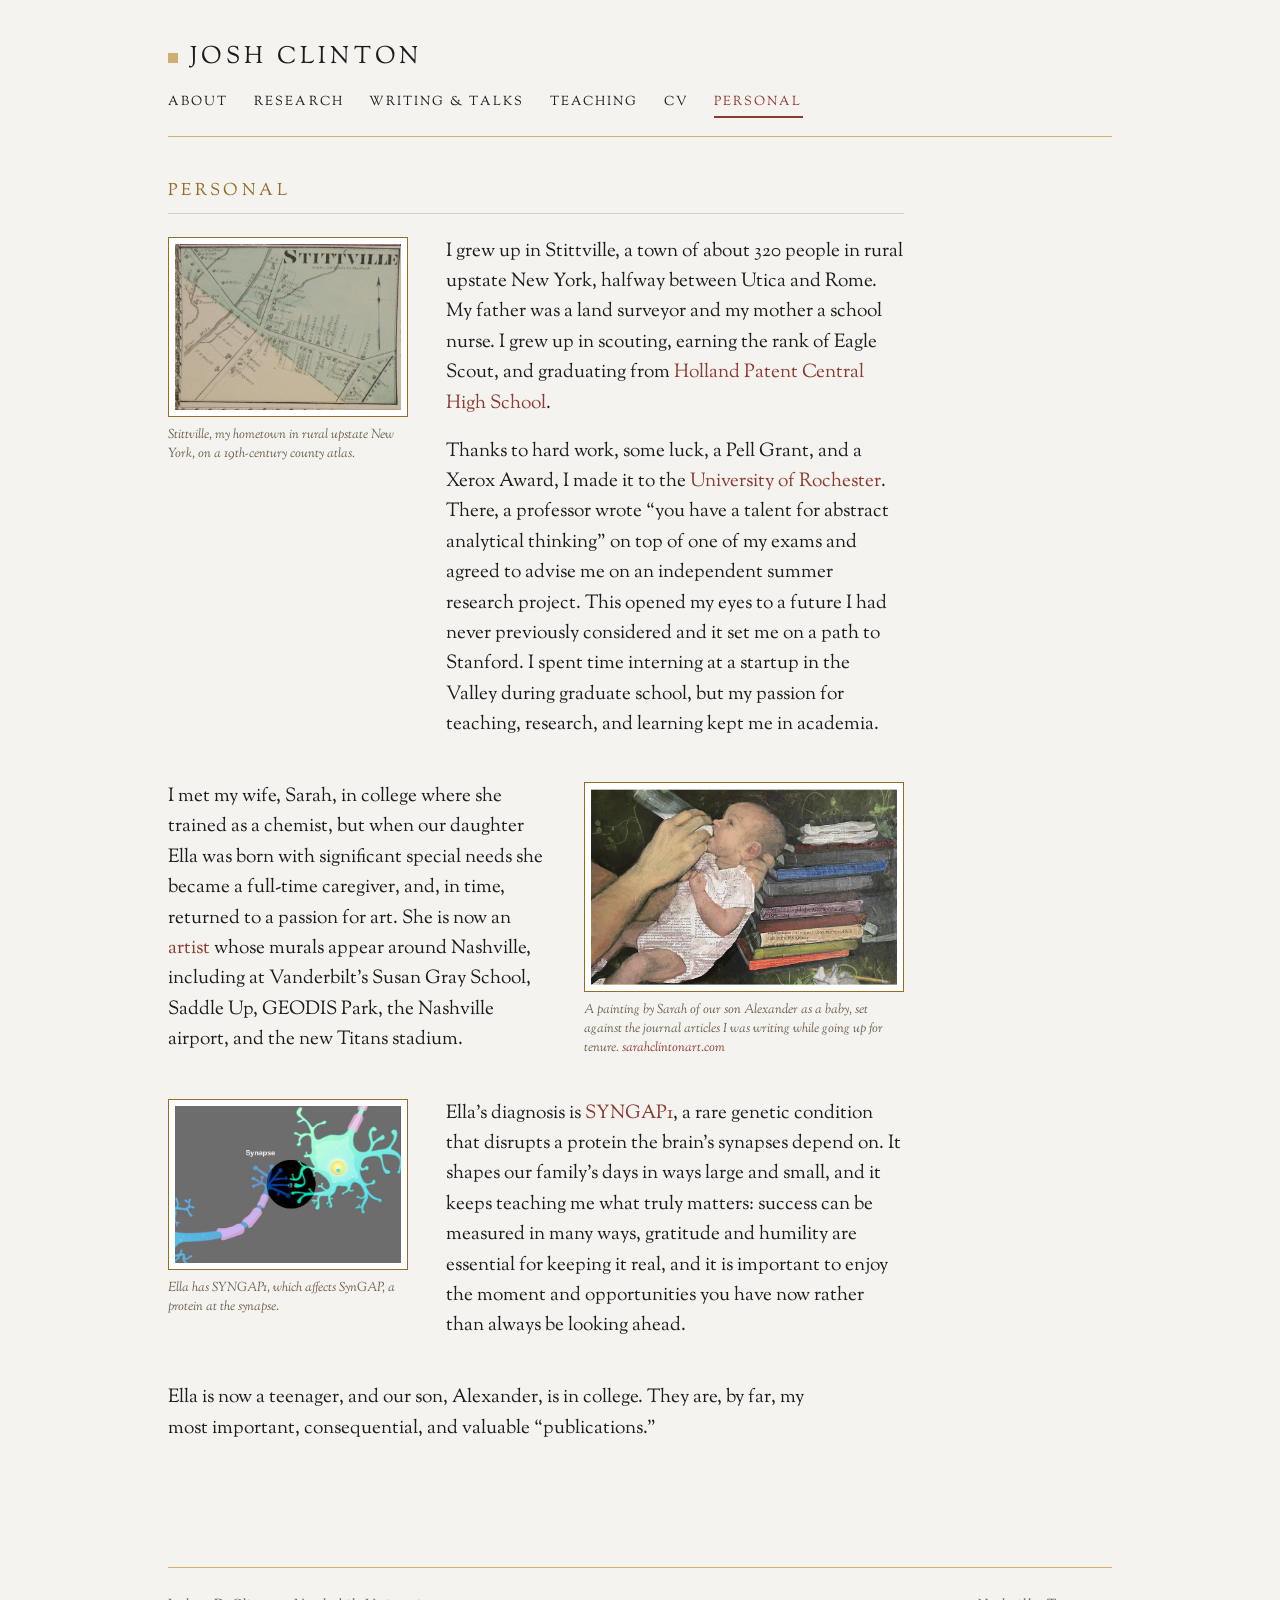
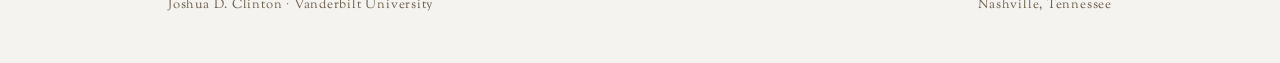
==== commit 9386235f: "Personal: Stittville is halfway between Utica and Rome Co-Authored-By: Claude Fable 5.2 <noreply@ant" ====
--- a/personal.html
+++ b/personal.html
@@ -48,7 +48,7 @@
       </figure>
       <div class="life-text">
         <p>I grew up in Stittville, a town of about 320 people in rural upstate New York,
-        near Utica. My father was a land surveyor and my mother a school nurse. I grew up in
+        halfway between Utica and Rome. My father was a land surveyor and my mother a school nurse. I grew up in
         scouting, earning the rank of Eagle Scout, and graduating from
         <a href="https://www.hpschools.org/schools/holland-patent-high-school" target="_blank">Holland Patent Central High School</a>.</p>
 
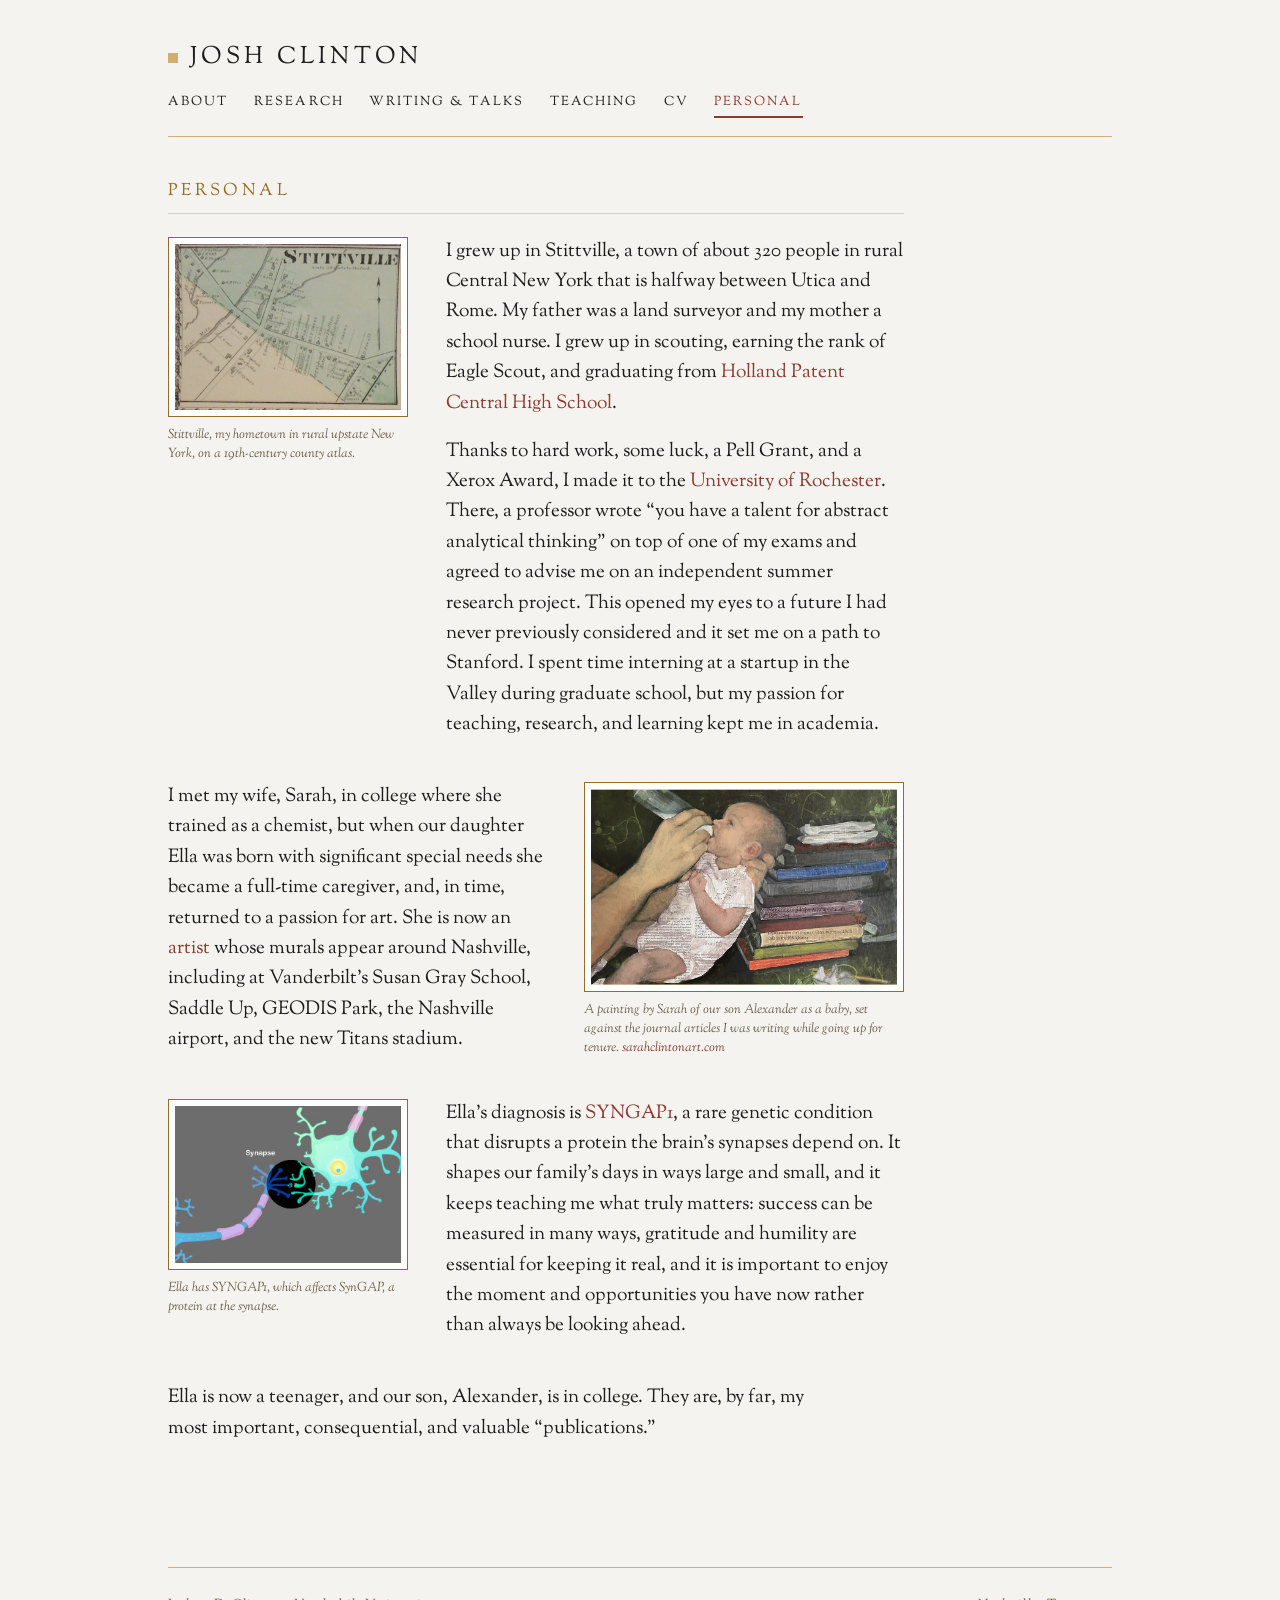
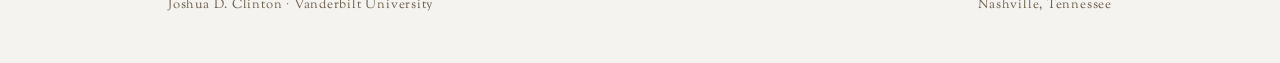
==== commit 72940a86: "Personal: Central New York wording Co-Authored-By: Claude Fable 5.2 <noreply@anthropic.com>" ====
--- a/personal.html
+++ b/personal.html
@@ -47,8 +47,8 @@
         19th-century county atlas.</figcaption>
       </figure>
       <div class="life-text">
-        <p>I grew up in Stittville, a town of about 320 people in rural upstate New York,
-        halfway between Utica and Rome. My father was a land surveyor and my mother a school nurse. I grew up in
+        <p>I grew up in Stittville, a town of about 320 people in rural Central New York
+        that is halfway between Utica and Rome. My father was a land surveyor and my mother a school nurse. I grew up in
         scouting, earning the rank of Eagle Scout, and graduating from
         <a href="https://www.hpschools.org/schools/holland-patent-high-school" target="_blank">Holland Patent Central High School</a>.</p>
 
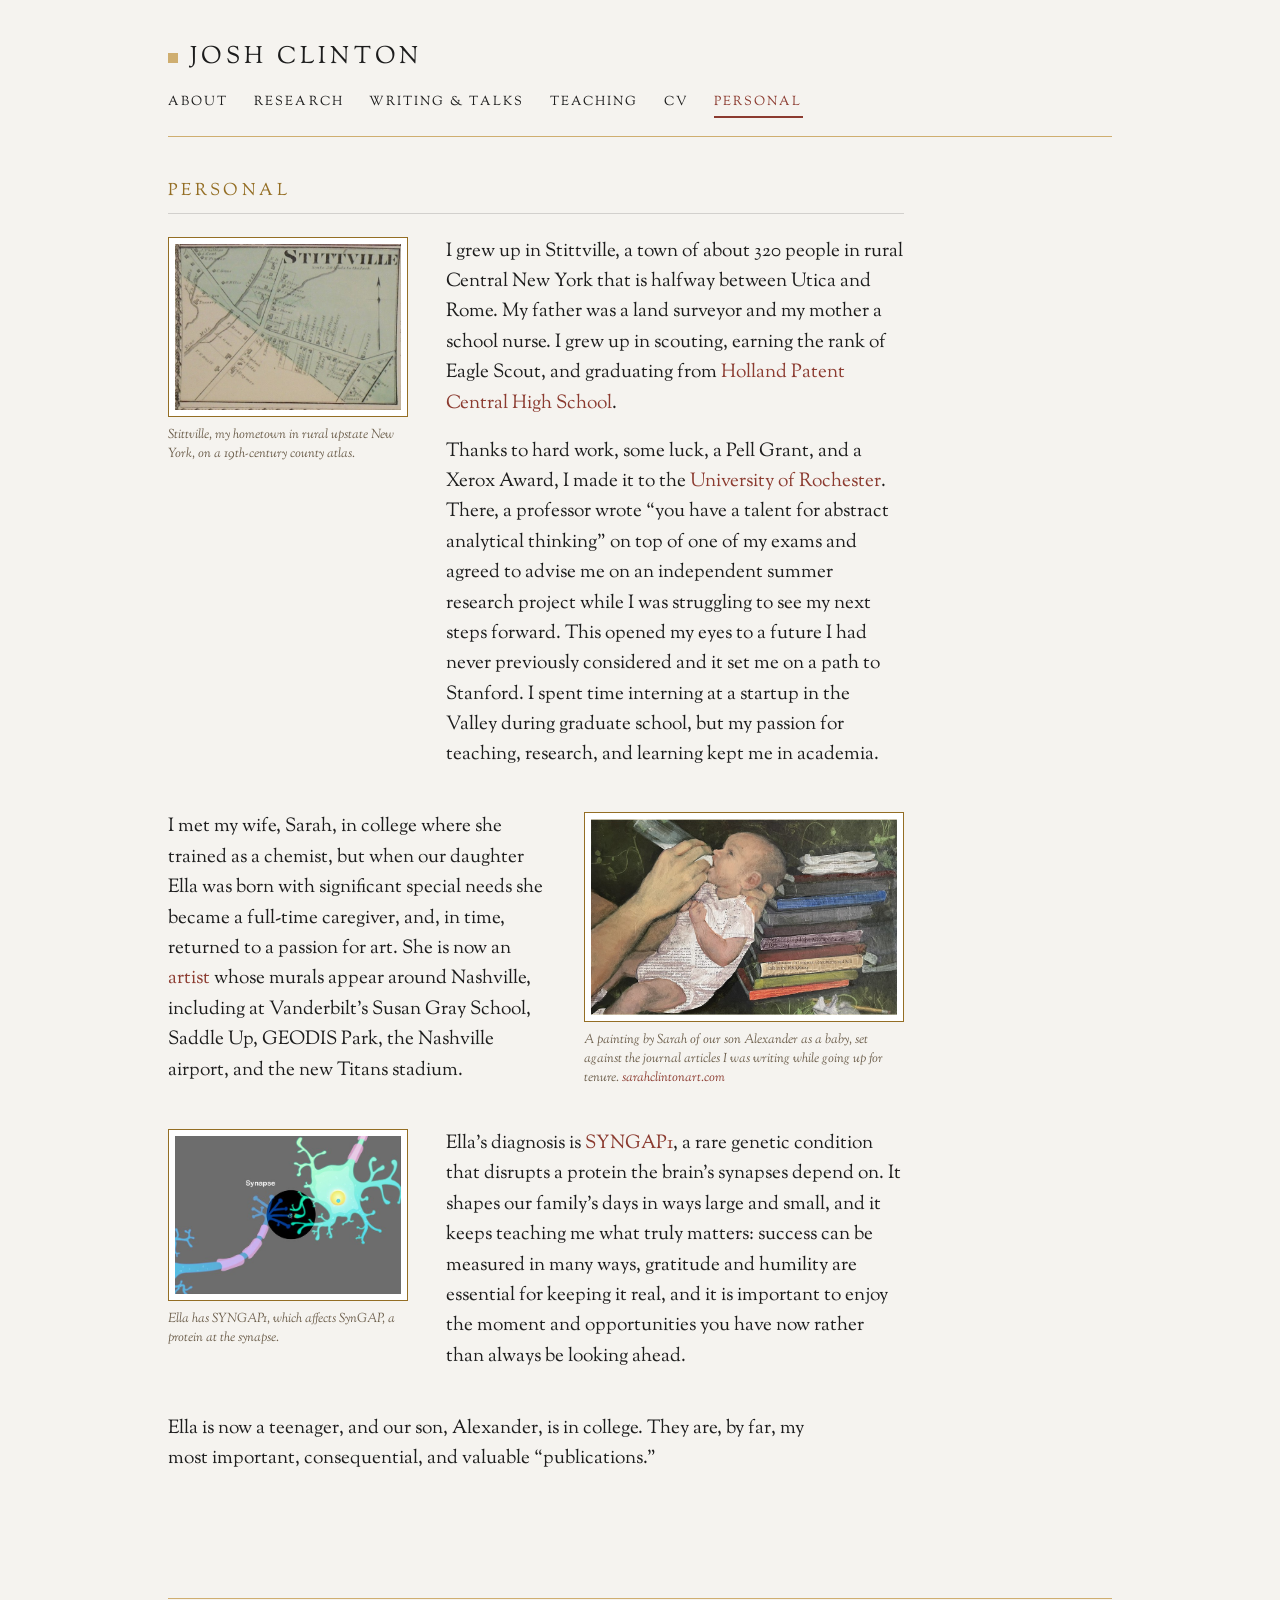
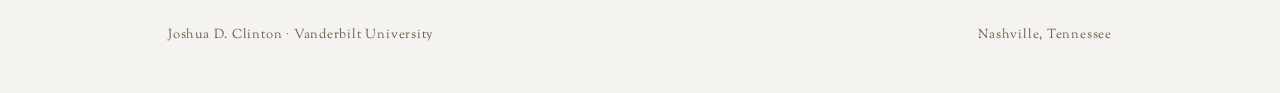
==== commit 1b2b0c6f: "Personal: revise Rochester sentence Co-Authored-By: Claude Fable 5.2 <noreply@anthropic.com>" ====
--- a/personal.html
+++ b/personal.html
@@ -55,9 +55,9 @@
         <p>Thanks to hard work, some luck, a Pell Grant, and a Xerox Award, I made it to the
         <a href="https://www.rochester.edu" target="_blank">University of Rochester</a>. There,
         a professor wrote “you have a talent for abstract analytical thinking” on top of one of
-        my exams and agreed to advise me on an independent summer research project. This
-        opened my eyes to a future I had never previously considered and it set me on a path
-        to Stanford. I spent time interning at a startup in the Valley during graduate school,
+        my exams and agreed to advise me on an independent summer research project while I
+        was struggling to see my next steps forward. This opened my eyes to a future I had
+        never previously considered and it set me on a path to Stanford. I spent time interning at a startup in the Valley during graduate school,
         but my passion for teaching, research, and learning kept me in academia.</p>
       </div>
     </div>
